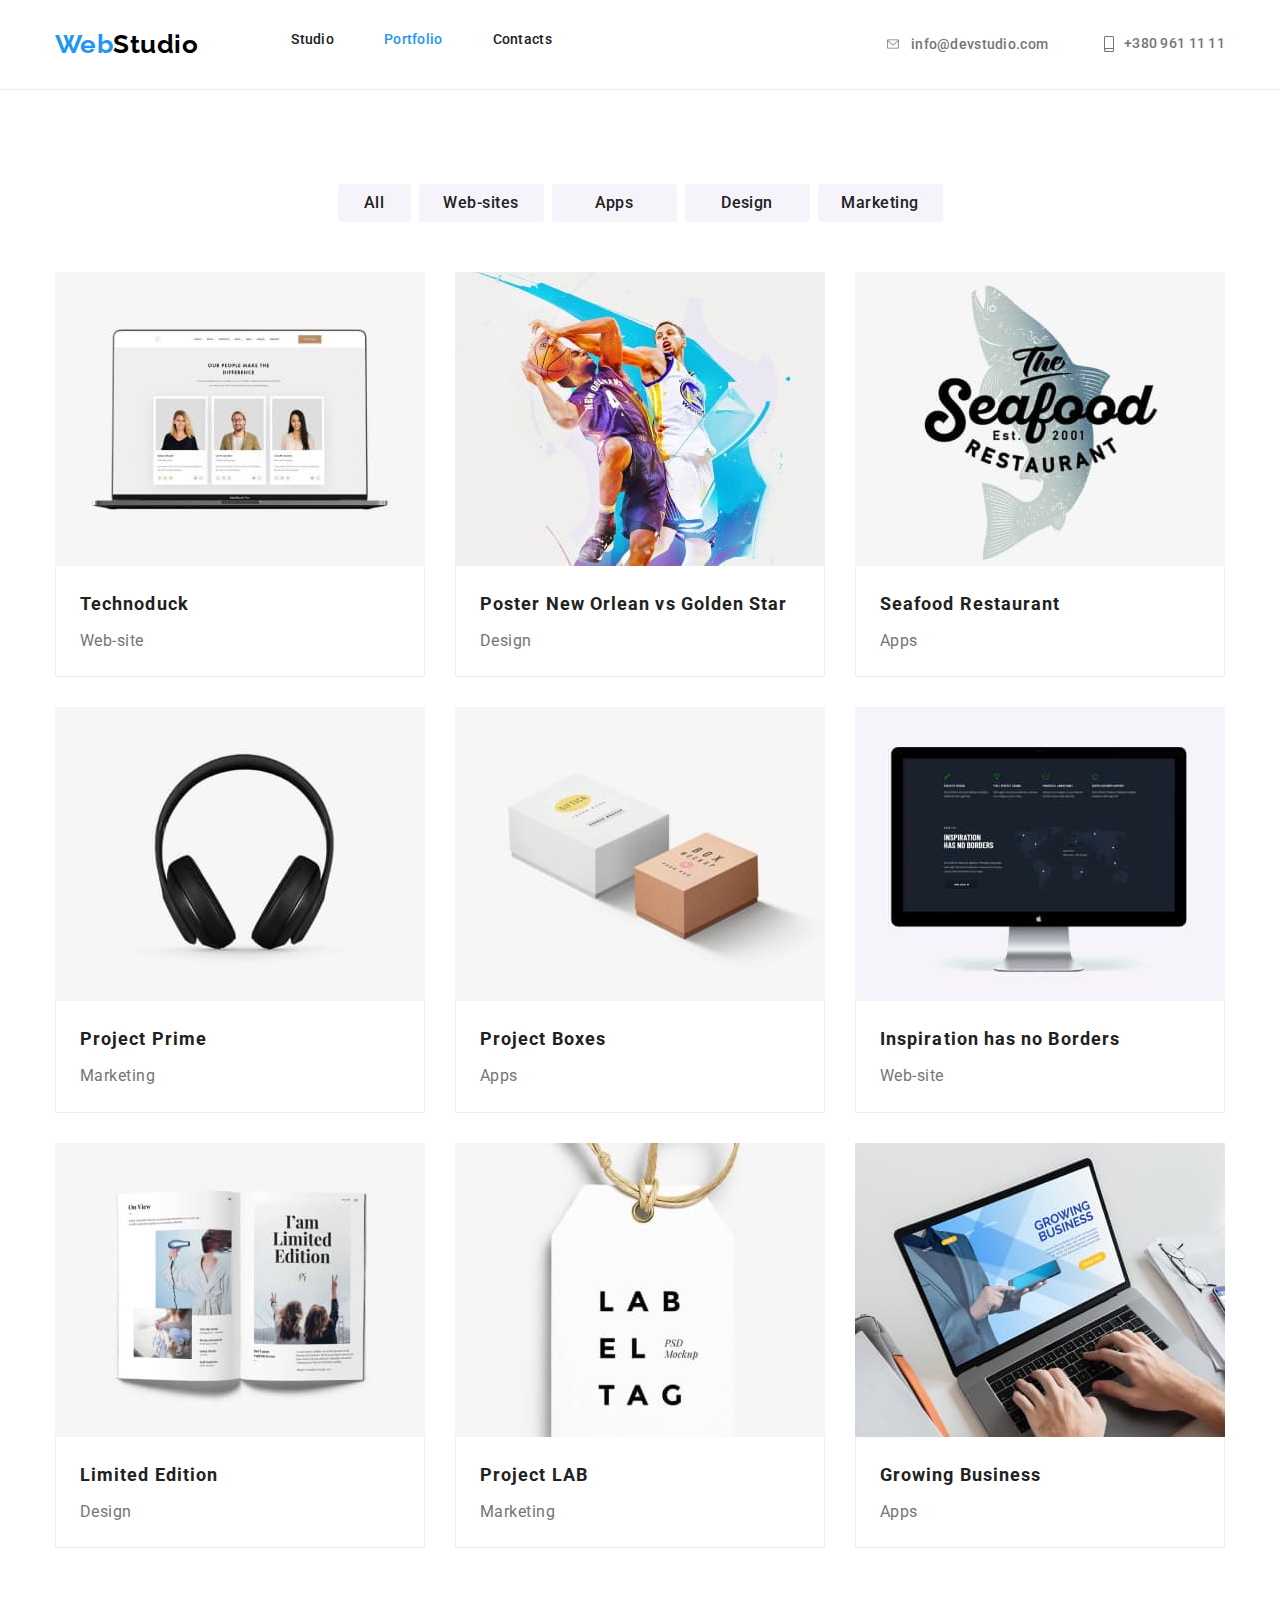
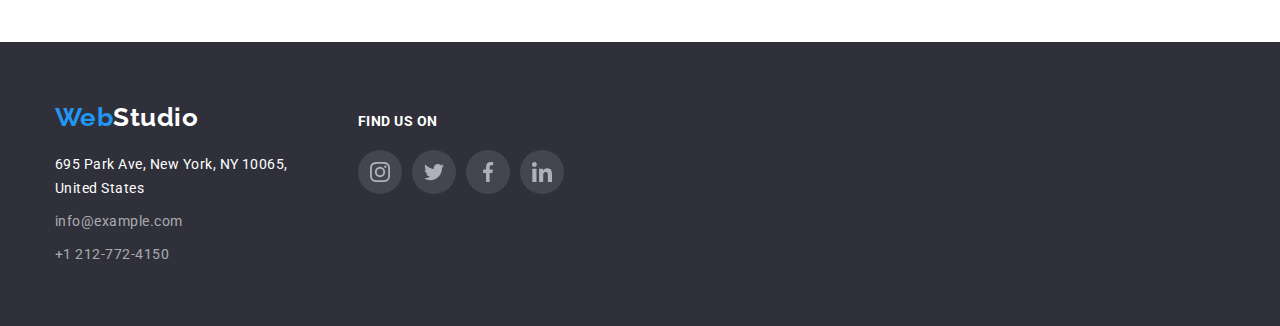
==== portfolio.html @ 0991867a "Initial copy" ====
<!DOCTYPE html>
<html lang="en">
  <head>
    <meta charset="UTF-8" />
    <meta http-equiv="X-UA-Compatible" content="IE=edge" />
    <meta name="viewport" content="width=device-width, initial-scale=1.0" />
    <title>WebStudio Portfolio</title>
    <link rel="preconnect" href="https://fonts.googleapis.com" />
    <link rel="preconnect" href="https://fonts.gstatic.com" crossorigin />
    <link
      href="https://fonts.googleapis.com/css2?family=Raleway:wght@700&family=Roboto:wght@400;500;700;900&display=swap"
      rel="stylesheet"
    />
    <link
      rel="stylesheet"
      href="https://cdnjs.cloudflare.com/ajax/libs/modern-normalize/1.1.0/modern-normalize.min.css"
    />
    <link rel="stylesheet" href="./css/styles.css" />
  </head>
  <body>
    <!-- Header Section -->
    <header class="page-header">
      <div class="container header">
        <nav class="main-nav">
          <a href="./index.html" class="logo nodecor">Web<span class="logo-header">Studio</span></a>
          <ul class="site-nav nolist">
            <li class="item"><a class="link nodecor" href="./index.html">Studio</a></li>
            <li class="item">
              <a class="link current nodecor" href="./portfolio.html">Portfolio</a>
            </li>
            <li class="item"><a class="link nodecor" href="">Contacts</a></li>
          </ul>
        </nav>

        <ul class="site-nav-contacts nolist">
          <li class="item">
            <a class="header-contacts nodecor" href="mailto:info@devstudio.com"
              ><svg class="header-icon" width="16" height="12">
                <use href="./images/icons.svg#icon-envelope"></use></svg
              >info@devstudio.com</a
            >
          </li>
          <li class="item">
            <a class="header-contacts nodecor" href="tel:+380961111111"
              ><svg class="header-icon" width="16" height="16">
                <use href="./images/icons.svg#icon-smartphone"></use></svg
              >+380 961 11 11</a
            >
          </li>
        </ul>
      </div>
    </header>

    <!-- Main section -->
    <main>
      <section class="section">
        <div class="container">
          <h1 hidden>List of items in portfolio</h1>
          <ul class="radio nolist">
            <li class="item"><button class="button all" type="button">All</button></li>
            <li class="item"><button class="button idle" type="button">Web-sites</button></li>
            <li class="item"><button class="button idle" type="button">Apps</button></li>
            <li class="item"><button class="button idle" type="button">Design</button></li>
            <li class="item"><button class="button idle" type="button">Marketing</button></li>
          </ul>
          <!-- List of items with filter -->
          <ul class="portfolio nolist">
            <li class="item">
              <a class="portfolio-item-link nodecor" href="">
                <img
                  src="./images/portfolio/technoduck.jpg"
                  alt="Laptop with people's photos"
                  width="370"
                  height="294"
                />
                <div class="item-description">
                  <h2 class="items-title">Technoduck</h2>
                  <p class="items-filter">Web-site</p>
                </div>
              </a>
            </li>
            <li class="item">
              <a class="portfolio-item-link nodecor" href="">
                <img
                  src="./images/portfolio/poster-new-orlean-vs-golden-star.jpg"
                  alt="Two basketball players"
                  width="370"
                  height="294"
                />
                <div class="item-description">
                  <h2 class="items-title">Poster New Orlean vs Golden Star</h2>
                  <p class="items-filter">Design</p>
                </div>
              </a>
            </li>
            <li class="item">
              <a class="portfolio-item-link nodecor" href="">
                <img
                  src="./images/portfolio/seafood-restaurant.jpg"
                  alt="The logo of the restorant with fish in the background"
                  width="370"
                  height="294"
                />
                <div class="item-description">
                  <h2 class="items-title">Seafood Restaurant</h2>
                  <p class="items-filter">Apps</p>
                </div>
              </a>
            </li>
            <li class="item">
              <a class="portfolio-item-link nodecor" href="">
                <img
                  src="./images/portfolio/project-prime.jpg"
                  alt="Headphones"
                  width="370"
                  height="294"
                />
                <div class="item-description">
                  <h2 class="items-title">Project Prime</h2>
                  <p class="items-filter">Marketing</p>
                </div>
              </a>
            </li>
            <li class="item">
              <a class="portfolio-item-link nodecor" href="">
                <img
                  src="./images/portfolio/project-boxes.jpg"
                  alt="Two boxes of different sizes"
                  width="370"
                  height="294"
                />
                <div class="item-description">
                  <h2 class="items-title">Project Boxes</h2>
                  <p class="items-filter">Apps</p>
                </div>
              </a>
            </li>
            <li class="item">
              <a class="portfolio-item-link nodecor" href="">
                <img
                  src="./images/portfolio/inspiration-has-no-borders.jpg"
                  alt="Personal computer"
                  width="370"
                  height="294"
                />
                <div class="item-description">
                  <h2 class="items-title">Inspiration has no Borders</h2>
                  <p class="items-filter">Web-site</p>
                </div>
              </a>
            </li>
            <li class="item">
              <a class="portfolio-item-link nodecor" href="">
                <img
                  src="./images/portfolio/limited-edition.jpg"
                  alt="Openned book"
                  width="370"
                  height="294"
                />
                <div class="item-description">
                  <h2 class="items-title">Limited Edition</h2>
                  <p class="items-filter">Design</p>
                </div>
              </a>
            </li>
            <li class="item">
              <a class="portfolio-item-link nodecor" href="">
                <img
                  src="./images/portfolio/project-lab.jpg"
                  alt="White tag on a string"
                  width="370"
                  height="294"
                />
                <div class="item-description">
                  <h2 class="items-title">Project LAB</h2>
                  <p class="items-filter">Marketing</p>
                </div>
              </a>
            </li>
            <li class="item">
              <a class="portfolio-item-link nodecor" href="">
                <img
                  src="./images/portfolio/growing-business.jpg"
                  alt="Person is typing something on a laptop"
                  width="370"
                  height="294"
                />
                <div class="item-description">
                  <h2 class="items-title">Growing Business</h2>
                  <p class="items-filter">Apps</p>
                </div>
              </a>
            </li>
          </ul>
        </div>
      </section>
    </main>
    <!-- Footer Section -->
    <footer class="footer">
      <div class="container footer-main">
        <div class="footer-address">
          <a class="logo logo-footer nodecor" href="./index.html"
            >Web<span class="logo-spn">Studio</span></a
          >
          <address>
            <ul class="nolist">
              <li>
                <a
                  class="footer-location nodecor"
                  href="https://goo.gl/maps/E1iEUMU5giMTUFDc8"
                  target="_blank"
                  >695 Park Ave, New York, NY 10065, United States
                </a>
              </li>
              <li>
                <a class="footer-contacts nodecor" href="mailto:info@example.com"
                  >info@example.com</a
                >
              </li>
              <li>
                <a class="footer-contacts nodecor" href="tel:+12127724150">+1 212-772-4150</a>
              </li>
            </ul>
          </address>
        </div>

        <div class="find-us">
          <h3 class="find-us-title">Find us on</h3>
          <ul class="social-footer">
            <li>
              <a class="social-link-footer nodecor" href="" aria-label="Instagram Icon">
                <span class="visually-hidden">Link to Instagram</span>
                <svg class="social-icon-footer" width="20px" height="20px">
                  <use href="./images/icons.svg#icon-instagram"></use></svg
              ></a>
            </li>
            <li>
              <a class="social-link-footer nodecor" href="" aria-label="Twitter Icon">
                <span class="visually-hidden">Link to Twitter</span>
                <svg class="social-icon-footer" width="20px" height="20px">
                  <use href="./images/icons.svg#icon-twitter"></use>
                </svg>
              </a>
            </li>
            <li>
              <a class="social-link-footer nodecor" href="" aria-label="Facebook Icon">
                <span class="visually-hidden">Link to Facebook</span>
                <svg class="social-icon-footer" width="20px" height="20px">
                  <use href="./images/icons.svg#icon-facebook"></use>
                </svg>
              </a>
            </li>
            <li>
              <a class="social-link-footer nodecor" href="" aria-label="LinkedIn Icon">
                <span class="visually-hidden">Link to LinkedIn</span>
                <svg class="social-icon-footer" width="20px" height="20px">
                  <use href="./images/icons.svg#icon-linkedin"></use></svg
              ></a>
            </li>
          </ul>
        </div>
      </div>
    </footer>
  </body>
</html>
---- css/styles.css ----
/* Variables */
:root {
  --brand-color: #2196f3;
  --bg-color-dark: #2f303a;
  --bg-color-light: #f5f4fa;
  --text-primary: #757575;
  --text-secondary: #212121;
  --accent-color: #ffffff;
  --footer-contacts-color: rgba(255, 255, 255, 0.6);
  --footer-social-color: rgba(255, 255, 255, 0.1);
  --logo-header-color: #000000;
  --border-bottom-color: #ececec;
  --item-border-color: #eeeeee;
  --customers-thumb-color: #afb1b8;
}

html {
  box-sizing: border-box;
}

*,
*::before,
*::after {
  box-sizing: inherit;
}

body {
  margin: 0;

  font-family: 'Roboto', sans-serif;
  letter-spacing: 0.03em;

  background-color: var(--accent-color);
  color: var(--text-primary);
}

/* General Geometry */

.container {
  width: 1200px;
  padding-left: 15px;
  padding-right: 15px;
  margin-left: auto;
  margin-right: auto;

  /* outline: 2px solid tomato; */
}

h1,
h2,
h3,
h4,
h5,
h6,
p,
ul {
  margin-top: 0;
  margin-bottom: 0;
  padding: 0;
}

img {
  display: block;
  max-width: 100%;
  height: auto;
}

/*Singletones and Patterns*/

.nolist {
  list-style: none;
  padding: 0;
  margin: 0;
}

.nolist li {
  margin-bottom: 9px;
}

.nolist li:last-child {
  margin-bottom: 0px;
}

.site-nav-contacts .item {
  margin-bottom: 0px;
}

.nolist a {
  margin: 0;
}

.nodecor {
  text-decoration: none;
}

.visually-hidden {
  position: absolute;
  white-space: nowrap;
  width: 1px;
  height: 1px;
  overflow: hidden;
  border: 0;
  padding: 0;
  clip: rect(0 0 0 0);
  clip-path: inset(50%);
  margin: -1px;
}

/* Buttons */

.button {
  display: inline-block;
  border-radius: 4px;
  border-color: transparent;
  border-width: 0;

  font-family: inherit;
  cursor: pointer;
  font-weight: 500;
  font-size: 16px;
  line-height: 1.6;
  text-align: center;
  letter-spacing: inherit;
}

.button.hero {
  padding: 10px 32px;
  min-width: 216px;
  min-height: 50px;

  font-weight: 700;
  font-size: 16px;
  line-height: 1.88;
  align-items: center;
  text-align: center;
  letter-spacing: 0.06em;

  background-color: var(--brand-color);
  color: var(--accent-color);
}

/* For the first button that selects all items */
.button.all {
  padding: 6px 25px;
  min-width: 73px;
  min-height: 38px;

  background-color: var(--bg-color-light);
  color: var(--text-secondary);
}

.button.idle {
  padding: 6px 22px;
  min-width: 125px;
  min-height: 38px;

  background-color: var(--bg-color-light);
  color: var(--text-secondary);
}

.button:hover,
.button:focus,
.button:active {
  background-color: var(--brand-color);
  color: var(--accent-color);
}

/* HEADER */
.page-header > .container {
  display: flex;
}
.logo {
  font-family: 'Raleway', sans-serif;
  font-weight: 700;
  font-size: 26px;
  line-height: 1.2;

  color: var(--brand-color);
}
.logo-header {
  color: var(--logo-header-color);
}

/* Site navigation */
.main-nav {
  display: flex;
  align-items: center;
}

.site-nav {
  display: flex;
  margin-left: 93px;

  font-weight: 500;
  font-size: 14px;
  line-height: 1.14;
  letter-spacing: 0.02em;
}

.site-nav .item:not(:last-child) {
  margin-right: 50px;
}

.site-nav a:hover,
.site-nav a:focus,
.header-contacts:hover,
.header-contacts:focus {
  color: var(--brand-color);
}
.header-icon:hover,
.header-icon:focus {
  fill: var(--brand-color);
}

.link {
  display: block;
  padding-top: 32px;
  padding-bottom: 32px;

  color: var(--text-secondary);
}

.site-nav .link.current {
  color: var(--brand-color);
}

/* Header Contacts */

.site-nav-contacts {
  display: flex;
  align-items: center;
  margin-left: auto;
}

.site-nav-contacts .item + .item {
  margin-left: 50px;
}

.header-contacts {
  display: flex;
  align-items: center;
  padding-top: 32px;
  padding-bottom: 32px;

  font-weight: 500;
  font-size: 14px;
  line-height: 1.14;
  letter-spacing: 0.02em;

  color: inherit;
}

.container.header {
  margin-bottom: 0px;
}

.page-header {
  border-bottom: 1px solid var(--border-bottom-color);
}

.header-icon {
  margin-right: 10px;
  fill: currentColor;
}

/* HEADER end */

/* STUDIO PAGE MAIN */

.section {
  padding-top: 94px;
  padding-bottom: 94px;
}

.section.no-top-padding {
  padding-top: 0px;
}

/* Hero section */

.hero {
  background-color: var(--bg-color-dark);
  text-align: center;
  padding-top: 200px;
  padding-bottom: 200px;
}

.overlay {
  max-width: 1600px;
  min-height: 600px;
  margin-left: auto;
  margin-right: auto;
  outline: 2px solid teal;
  background-image: linear-gradient(to right, rgba(47, 48, 58, 0.4), rgba(47, 48, 58, 0.4)),
    url('../images/studio/hero-bg.jpg');
  background-repeat: no-repeat;
  background-position: center;
  background-size: cover;
}

.hero-title {
  margin-top: 0;
  /* margin for the hero button */
  margin-bottom: 30px;
  width: 696px;
  margin-left: auto;
  margin-right: auto;

  font-weight: 900;
  font-size: 44px;
  line-height: 1.36;
  letter-spacing: 0.06em;
  text-transform: uppercase;

  color: var(--accent-color);
}

/* Advantages section */
.adv {
  display: flex;
}

.advantages-thumb {
  display: flex;
  align-items: center;
  justify-content: center;
  width: 270px;
  height: 120px;
  margin-bottom: 30px;
  border-radius: 4px;
  background-color: var(--bg-color-light);
}

.advantages-thumb:hover {
  filter: drop-shadow(0px 4px 4px rgba(0, 0, 0, 0.25)) drop-shadow(0px 4px 4px rgba(0, 0, 0, 0.25));
}

.advantages-features {
  margin-bottom: 10px;

  font-weight: 700;
  font-size: 14px;
  line-height: 1.14;
  text-transform: uppercase;

  color: var(--text-secondary);
}

.advantages-text {
  font-size: 14px;
  line-height: 1.7;
}

.adv-item:not(:last-child) {
  margin-right: 30px;
}

/* We do section */
.wedo-title {
  margin-bottom: 50px;

  font-weight: 700;
  font-size: 36px;
  line-height: 1.16;
  text-align: center;

  color: var(--text-secondary);
}

.wedo-list {
  display: flex;
}

.wedo-list .item:not(:last-child) {
  margin-right: 30px;
}

/* Team section */
.team {
  background-color: var(--bg-color-light);
  margin-bottom: 0px;
}

.team-list {
  display: flex;
}

.team-member:not(:last-child) {
  margin-right: 30px;
}

.team-member {
  background-color: var(--accent-color);
  border-radius: 0 0 4px 4px;
  margin-bottom: 0;
  box-shadow: 0px 1px 3px rgba(0, 0, 0, 0.12), 0px 1px 1px rgba(0, 0, 0, 0.14),
    0px 2px 1px rgba(0, 0, 0, 0.2);
}

.team-member-description {
  padding-top: 30px;
  text-align: center;
}

.team-title {
  margin-bottom: 50px;
  font-weight: 700;
  font-size: 36px;
  line-height: 1.16;
  text-align: center;

  color: var(--text-secondary);
}

.team-name {
  margin-bottom: 10px;

  font-weight: 500;
  font-size: 16px;
  line-height: 1.18;

  color: var(--text-secondary);
}

.team-role {
  font-weight: 400;
  font-size: 16px;
  line-height: 1.18;
}

.social {
  display: flex;
  align-items: center;
  justify-content: center;
  column-gap: 10px;

  padding: 0;
  margin: 0;
  list-style: none;
  margin: 16px 32px 30px 32px;
}

.social-link {
  display: flex;
  align-items: center;
  justify-content: center;

  width: 44px;
  height: 44px;
  border-radius: 50%;
  background-color: var(--accent-color);
  color: var(--customers-thumb-color);
}

.social-icon {
  fill: currentColor;
}

.social-link:hover,
.social-link:focus,
.social-link-footer:hover,
.social-link-footer:focus {
  background-color: var(--brand-color);
  color: var(--accent-color);
}

/* Regular Customers section */

.customers {
  background-color: var(--accent-color);
  margin-bottom: 0px;
}

.customers-title {
  margin-bottom: 50px;
  font-weight: 700;
  font-size: 36px;
  line-height: 1.16;
  text-align: center;

  color: var(--text-secondary);
}

.customers-list {
  display: flex;
  justify-content: center;
}

.customers-thumb {
  display: flex;
  align-items: center;
  justify-content: center;
  margin-bottom: 0;
  background-color: var(--accent-color);
  border: 1px solid;
  border-color: var(--customers-thumb-color);
  color: var(--customers-thumb-color);
  border-radius: 4px;

  width: 170px;
  height: 92px;
}

.customers-icon {
  fill: currentColor;
}

.customers-thumb:hover,
.customers-thumb:focus {
  color: var(--brand-color);
  border-color: var(--brand-color);
}

.customers-list .item:not(:last-child) {
  margin-right: 30px;
}

/* STUDIO PAGE MAIN end*/

/* PORTFOLIO PAGE */
.radio {
  display: flex;
  justify-content: center;

  margin-bottom: 50px;
}

.radio .item {
  margin-bottom: 0;
}

.radio .item:hover,
.radio .item:focus {
  box-shadow: 0px 3px 1px rgba(0, 0, 0, 0.1), 0px 1px 2px rgba(0, 0, 0, 0.08),
    0px 2px 2px rgba(0, 0, 0, 0.12);
  border-radius: 4px;
}

.radio .item:not(:last-child) {
  margin-right: 8px;
}

.portfolio {
  display: flex;
  flex-wrap: wrap;
}

.portfolio .item {
  width: calc((100% - 60px) / 3);
  margin-right: 30px;
  margin-bottom: 30px;
}

.portfolio-item-link {
  display: block;
}

.portfolio-item-link:hover,
.portfolio-item-link:focus {
  box-shadow: 0px 1px 1px rgba(0, 0, 0, 0.12), 0px 4px 4px rgba(0, 0, 0, 0.06),
    1px 4px 6px rgba(0, 0, 0, 0.16);
}

.portfolio .item:nth-child(3n) {
  margin-right: 0px;
}

.portfolio .item:nth-last-child(-n + 3) {
  margin-bottom: 0;
}

.item-description {
  padding-top: 20px;
  padding-bottom: 20px;
  padding-left: 24px;
  padding-right: 24px;
  text-align: left;

  border: 1px solid var(--item-border-color);
  border-top-width: 0px;
}

.items-title {
  margin-bottom: 4px;

  font-weight: 700;
  font-size: 18px;
  line-height: 2;
  letter-spacing: 0.06em;

  color: var(--text-secondary);
}
.items-filter {
  font-size: 16px;
  line-height: 1.9;

  color: var(--text-primary);
}
/* PORTFOLIO PAGE end */

/* Footer */

.logo-footer {
  display: inline-block;
  margin-bottom: 20px;
}
.logo-spn {
  color: var(--accent-color);
}

.footer {
  padding-top: 60px;
  padding-bottom: 60px;

  font-style: normal;

  background-color: var(--bg-color-dark);
}

.footer-main {
  display: flex;
  align-items: baseline;
}

.find-us-title {
  margin-bottom: 20px;

  font-weight: 700;
  font-size: 14px;
  line-height: 1.14;
  text-transform: uppercase;

  color: var(--accent-color);
}

.find-us {
  margin-left: 70px;
}

.social-footer {
  display: flex;
  align-items: center;
  justify-content: center;
  column-gap: 10px;

  padding: 0;
  margin: 0;
  list-style: none;
}

.social-link-footer {
  display: flex;
  align-items: center;
  justify-content: center;

  width: 44px;
  height: 44px;
  border-radius: 50%;
  background-color: var(--footer-social-color);
  color: var(--customers-thumb-color);
}

.social-icon-footer {
  fill: currentColor;
}

.footer-location {
  display: inline-block;
  margin-top: 10px;
  margin-bottom: 9px;
  width: 233px;

  font-size: 14px;
  font-style: normal;
  line-height: 1.7;

  color: var(--accent-color);
}
.footer-contacts {
  display: inline-block;
  margin-bottom: 9px;

  font-size: 14px;
  font-style: normal;
  line-height: 1.7;

  color: var(--footer-contacts-color);
}

.footer-location:hover,
.footer-location:focus,
.footer-contacts:hover,
.footer-contacts:focus {
  color: var(--brand-color);
}
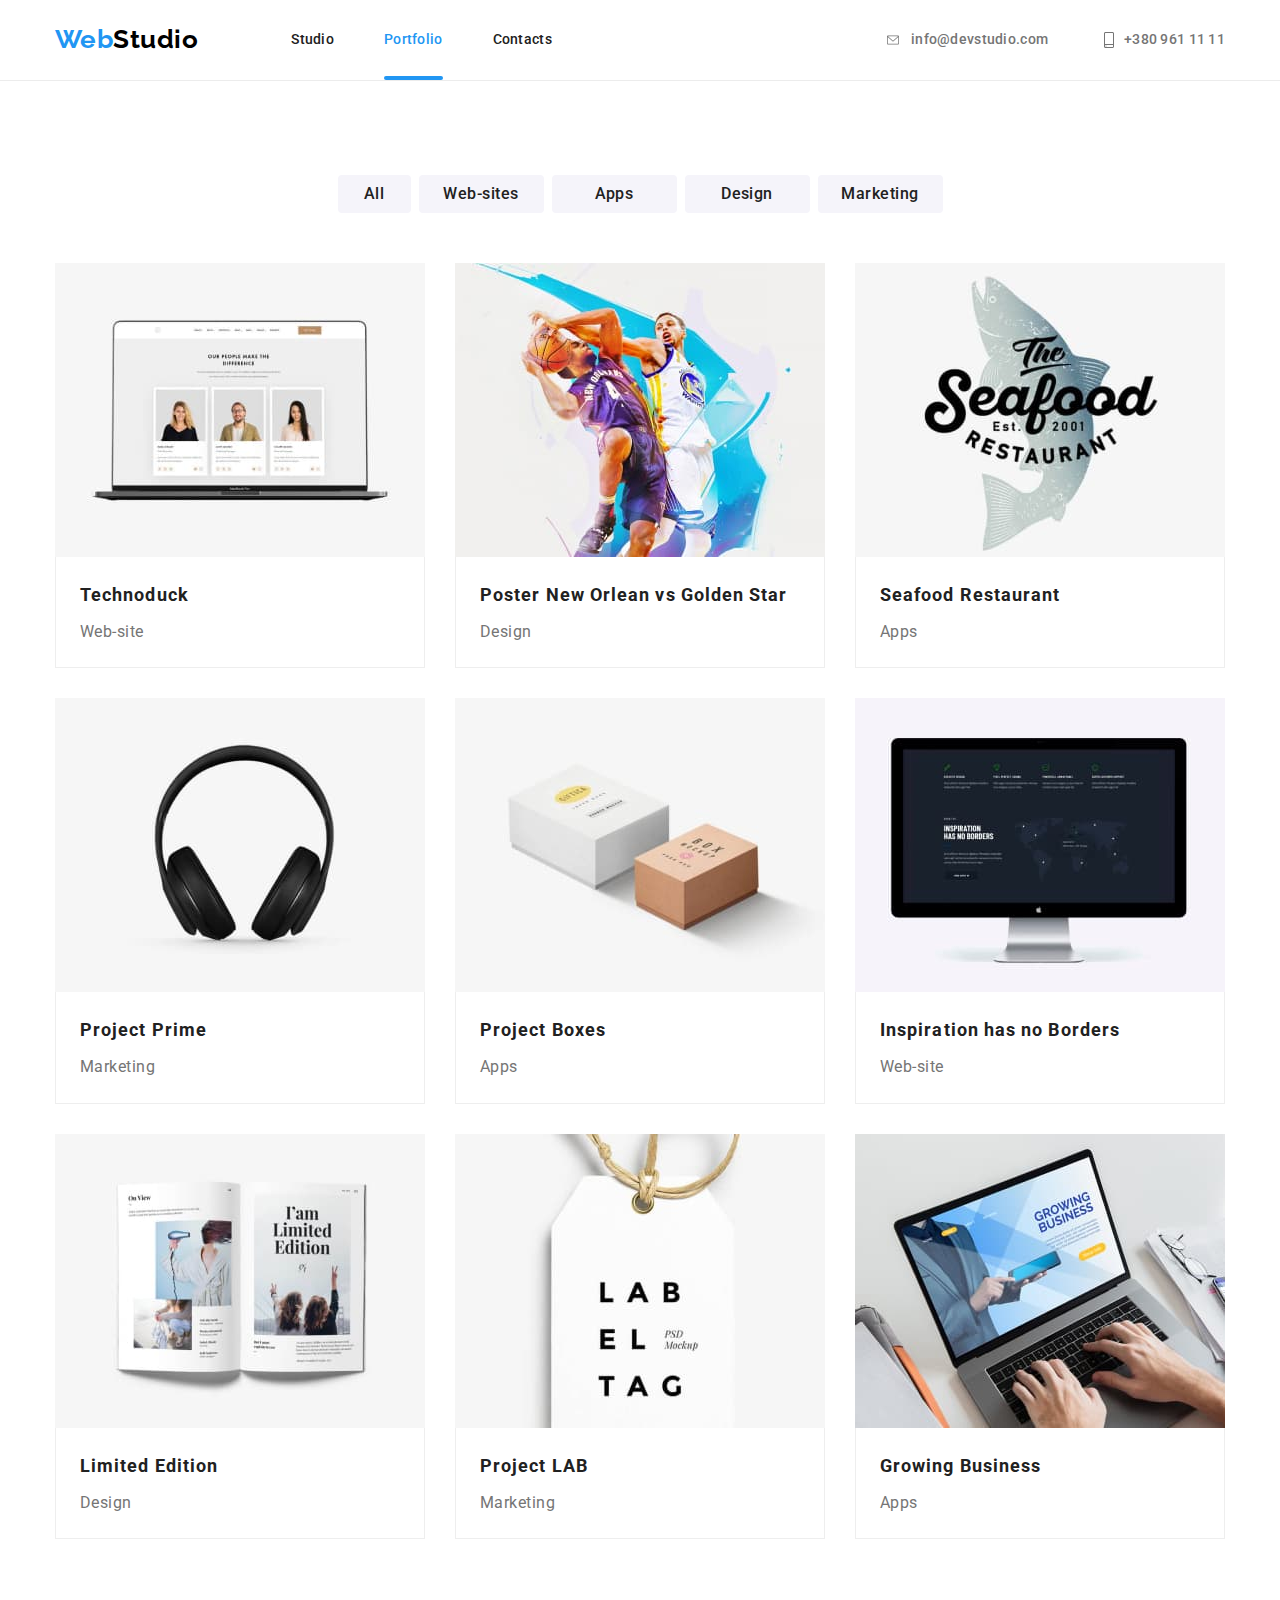
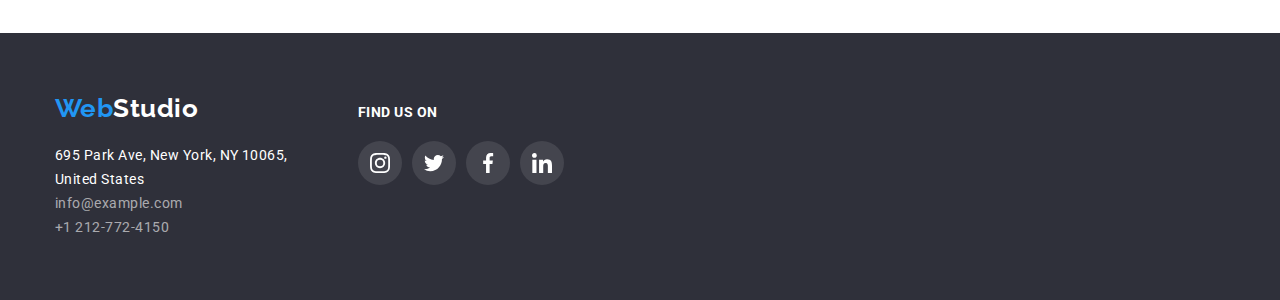
==== commit f68b1f04: "Changes from the previous homework" ====
--- a/portfolio.html
+++ b/portfolio.html
@@ -225,7 +225,7 @@
         </div>
 
         <div class="find-us">
-          <h3 class="find-us-title">Find us on</h3>
+          <p class="find-us-title">Find us on</p>
           <ul class="social-footer">
             <li>
               <a class="social-link-footer nodecor" href="" aria-label="Instagram Icon">
--- a/css/styles.css
+++ b/css/styles.css
@@ -73,9 +73,11 @@
   margin: 0;
 }
 
-.nolist li {
+/* TODO: Solve this - tel in the header moves */
+
+/* .nolist li {
   margin-bottom: 9px;
-}
+} */
 
 .nolist li:last-child {
   margin-bottom: 0px;
@@ -163,6 +165,7 @@
 .button:active {
   background-color: var(--brand-color);
   color: var(--accent-color);
+  box-shadow: 0px 4px 4px rgba(0, 0, 0, 0.15);
 }
 
 /* HEADER */
@@ -224,6 +227,23 @@
   color: var(--brand-color);
 }
 
+.site-nav > .item {
+  position: relative;
+}
+
+.current::after {
+  position: absolute;
+
+  bottom: 0;
+  left: 0;
+  content: '';
+  height: 4px;
+  width: 100%;
+
+  background-color: var(--brand-color);
+  border-radius: 2px;
+}
+
 /* Header Contacts */
 
 .site-nav-contacts {
@@ -287,10 +307,8 @@
 
 .overlay {
   max-width: 1600px;
-  min-height: 600px;
   margin-left: auto;
   margin-right: auto;
-  outline: 2px solid teal;
   background-image: linear-gradient(to right, rgba(47, 48, 58, 0.4), rgba(47, 48, 58, 0.4)),
     url('../images/studio/hero-bg.jpg');
   background-repeat: no-repeat;
@@ -371,8 +389,45 @@
   display: flex;
 }
 
+.wedo-list .item {
+  position: relative;
+}
+
 .wedo-list .item:not(:last-child) {
   margin-right: 30px;
+}
+
+/* .wedo-list > .item:hover .wedo-label {
+  display: block;
+} */
+
+/* TODO: resolve issue with li margin in more elegant way */
+
+/* .wedo-list .nolist {
+  margin-bottom: 0px;
+} */
+
+.wedo-label {
+  position: absolute;
+  left: 0;
+  bottom: 0;
+  width: 100%;
+
+  padding: 27px;
+  margin: 0;
+  min-height: 70px;
+  background-color: var(--bg-color-dark);
+  opacity: 0.8;
+
+  font-weight: 700;
+  font-size: 14px;
+  line-height: 1.14;
+  text-align: center;
+  text-transform: uppercase;
+
+  color: var(--accent-color);
+
+  /* display: none; */
 }
 
 /* Team section */
@@ -398,7 +453,9 @@
 }
 
 .team-member-description {
+  margin: 0;
   padding-top: 30px;
+  padding-bottom: 16px;
   text-align: center;
 }
 
@@ -435,9 +492,8 @@
   column-gap: 10px;
 
   padding: 0;
-  margin: 0;
   list-style: none;
-  margin: 16px 32px 30px 32px;
+  margin-bottom: 32px;
 }
 
 .social-link {
@@ -657,7 +713,7 @@
   height: 44px;
   border-radius: 50%;
   background-color: var(--footer-social-color);
-  color: var(--customers-thumb-color);
+  color: var(--accent-color);
 }
 
 .social-icon-footer {
@@ -693,3 +749,108 @@
 .footer-contacts:focus {
   color: var(--brand-color);
 }
+
+/* Modal window */
+.backdrop {
+  position: fixed;
+  top: 0;
+  left: 0;
+
+  /* z-index: 100; */
+
+  width: 100%;
+  height: 100%;
+  background-color: rgba(0, 0, 0, 0.2);
+  border: 1px solid #000000;
+  box-shadow: 0px 4px 4px rgba(0, 0, 0, 0.25);
+}
+
+.backdrop.is-hidden {
+  visibility: hidden;
+  opacity: 0;
+  pointer-events: none;
+}
+
+/* TODO: change position */
+.modal {
+  position: absolute;
+  top: 50%;
+  left: 50%;
+  transform: translate(-50%, -50%);
+  transition: transform 250ms cubic-bezier(0.4, 0, 0.2, 1);
+  /* transform: scaleX(100%); */
+  /* transition: scale opacity; */
+
+  min-width: 528px;
+  min-height: 581px;
+  /* padding: 20px; */
+
+  background-color: var(--accent-color);
+  border-radius: 4px;
+  border: 1px solid #000000;
+  box-shadow: 0px 1px 3px rgba(0, 0, 0, 0.12), 0px 1px 1px rgba(0, 0, 0, 0.14),
+    0px 2px 1px rgba(0, 0, 0, 0.2);
+  /* filter: drop-shadow(0px 4px 4px rgba(0, 0, 0, 0.25)); */
+}
+
+.button-modal-close {
+  position: absolute;
+  top: 8px;
+  right: 8px;
+  padding: 0;
+
+  display: flex;
+  align-items: center;
+  border-radius: 50%;
+  justify-content: center;
+  background-color: inherit;
+  border: 1px solid rgba(0, 0, 0, 0.1);
+
+  font-family: inherit;
+  cursor: pointer;
+  font-weight: 500;
+  font-size: 16px;
+  line-height: 1.6;
+  text-align: center;
+  letter-spacing: inherit;
+}
+
+/* USE FOR PORTFOLIO */
+
+/*  
+.wedo-list > .item:hover .wedo-label {
+  display: block;
+}
+
+
+
+/* .wedo-list .nolist {
+  margin-bottom: 0px;
+} 
+
+.wedo-label {
+  position: absolute;
+  left: 0;
+  bottom: 0;
+  width: 100%;
+
+  padding: 27px;
+  margin: 0;
+  min-height: 70px;
+  background-color: var(--bg-color-dark);
+  opacity: 0.8;
+
+  font-weight: 700;
+  font-size: 14px;
+  line-height: 1.14;
+  text-align: center;
+  text-transform: uppercase;
+
+  color: var(--accent-color);
+
+  display: none;
+
+  /* opacity: 0; */
+/* pointer-events: none; *
+}
+*/
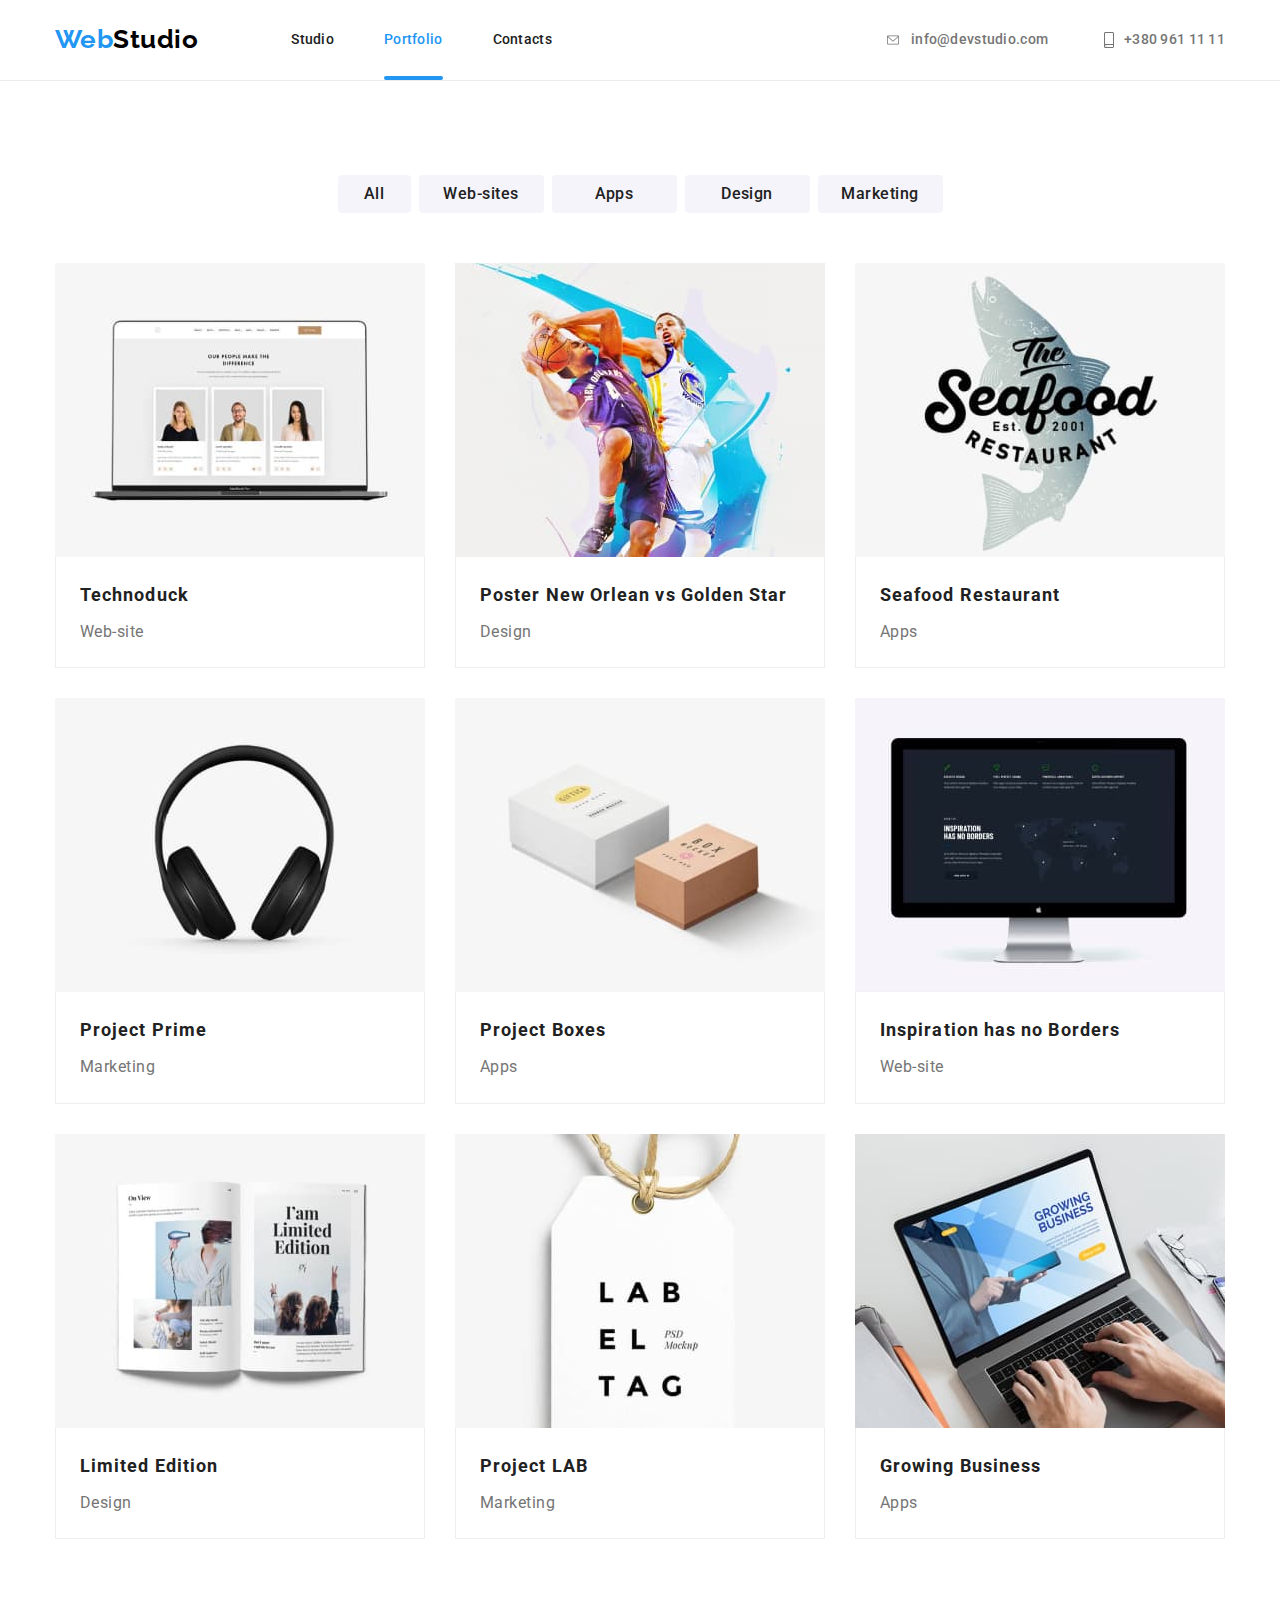
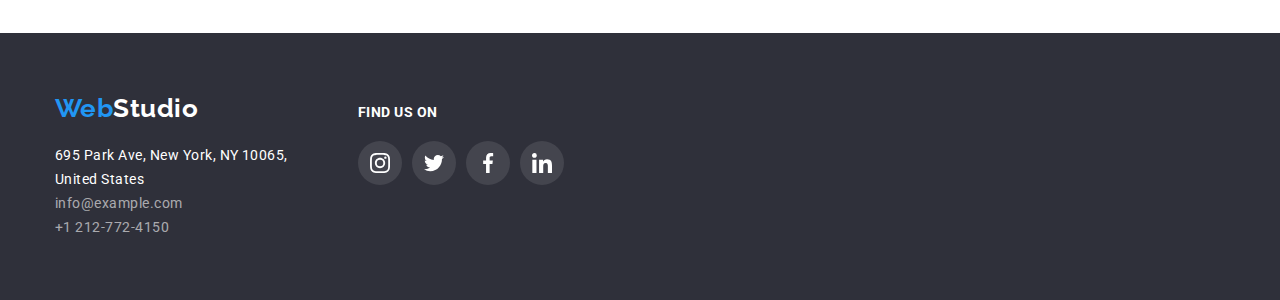
==== commit ded3c2bf: "Transitions" ====
--- a/portfolio.html
+++ b/portfolio.html
@@ -67,12 +67,21 @@
           <ul class="portfolio nolist">
             <li class="item">
               <a class="portfolio-item-link nodecor" href="">
-                <img
-                  src="./images/portfolio/technoduck.jpg"
-                  alt="Laptop with people's photos"
-                  width="370"
-                  height="294"
-                />
+                <div class="portfolio-overlay">
+                  <img
+                    src="./images/portfolio/technoduck.jpg"
+                    alt="Laptop with people's photos"
+                    width="370"
+                    height="294"
+                  />
+                  <div class="portfolio-label">
+                    <p class="portfolio-label-text">
+                      Technoduck is a state-of-the-art coronavirus distribution platform. Companies
+                      use this platform for digital espionage and attacks on competitors' secure
+                      servers.
+                    </p>
+                  </div>
+                </div>
                 <div class="item-description">
                   <h2 class="items-title">Technoduck</h2>
                   <p class="items-filter">Web-site</p>
@@ -81,12 +90,21 @@
             </li>
             <li class="item">
               <a class="portfolio-item-link nodecor" href="">
-                <img
-                  src="./images/portfolio/poster-new-orlean-vs-golden-star.jpg"
-                  alt="Two basketball players"
-                  width="370"
-                  height="294"
-                />
+                <div class="portfolio-overlay">
+                  <img
+                    src="./images/portfolio/poster-new-orlean-vs-golden-star.jpg"
+                    alt="Two basketball players"
+                    width="370"
+                    height="294"
+                  />
+                  <div class="portfolio-label">
+                    <p class="portfolio-label-text">
+                      Technoduck is a state-of-the-art coronavirus distribution platform. Companies
+                      use this platform for digital espionage and attacks on competitors' secure
+                      servers.
+                    </p>
+                  </div>
+                </div>
                 <div class="item-description">
                   <h2 class="items-title">Poster New Orlean vs Golden Star</h2>
                   <p class="items-filter">Design</p>
@@ -95,12 +113,21 @@
             </li>
             <li class="item">
               <a class="portfolio-item-link nodecor" href="">
-                <img
-                  src="./images/portfolio/seafood-restaurant.jpg"
-                  alt="The logo of the restorant with fish in the background"
-                  width="370"
-                  height="294"
-                />
+                <div class="portfolio-overlay">
+                  <img
+                    src="./images/portfolio/seafood-restaurant.jpg"
+                    alt="The logo of the restorant with fish in the background"
+                    width="370"
+                    height="294"
+                  />
+                  <div class="portfolio-label">
+                    <p class="portfolio-label-text">
+                      Technoduck is a state-of-the-art coronavirus distribution platform. Companies
+                      use this platform for digital espionage and attacks on competitors' secure
+                      servers.
+                    </p>
+                  </div>
+                </div>
                 <div class="item-description">
                   <h2 class="items-title">Seafood Restaurant</h2>
                   <p class="items-filter">Apps</p>
@@ -109,12 +136,21 @@
             </li>
             <li class="item">
               <a class="portfolio-item-link nodecor" href="">
-                <img
-                  src="./images/portfolio/project-prime.jpg"
-                  alt="Headphones"
-                  width="370"
-                  height="294"
-                />
+                <div class="portfolio-overlay">
+                  <img
+                    src="./images/portfolio/project-prime.jpg"
+                    alt="Headphones"
+                    width="370"
+                    height="294"
+                  />
+                  <div class="portfolio-label">
+                    <p class="portfolio-label-text">
+                      Technoduck is a state-of-the-art coronavirus distribution platform. Companies
+                      use this platform for digital espionage and attacks on competitors' secure
+                      servers.
+                    </p>
+                  </div>
+                </div>
                 <div class="item-description">
                   <h2 class="items-title">Project Prime</h2>
                   <p class="items-filter">Marketing</p>
@@ -123,12 +159,21 @@
             </li>
             <li class="item">
               <a class="portfolio-item-link nodecor" href="">
-                <img
-                  src="./images/portfolio/project-boxes.jpg"
-                  alt="Two boxes of different sizes"
-                  width="370"
-                  height="294"
-                />
+                <div class="portfolio-overlay">
+                  <img
+                    src="./images/portfolio/project-boxes.jpg"
+                    alt="Two boxes of different sizes"
+                    width="370"
+                    height="294"
+                  />
+                  <div class="portfolio-label">
+                    <p class="portfolio-label-text">
+                      Technoduck is a state-of-the-art coronavirus distribution platform. Companies
+                      use this platform for digital espionage and attacks on competitors' secure
+                      servers.
+                    </p>
+                  </div>
+                </div>
                 <div class="item-description">
                   <h2 class="items-title">Project Boxes</h2>
                   <p class="items-filter">Apps</p>
@@ -137,12 +182,21 @@
             </li>
             <li class="item">
               <a class="portfolio-item-link nodecor" href="">
-                <img
-                  src="./images/portfolio/inspiration-has-no-borders.jpg"
-                  alt="Personal computer"
-                  width="370"
-                  height="294"
-                />
+                <div class="portfolio-overlay">
+                  <img
+                    src="./images/portfolio/inspiration-has-no-borders.jpg"
+                    alt="Personal computer"
+                    width="370"
+                    height="294"
+                  />
+                  <div class="portfolio-label">
+                    <p class="portfolio-label-text">
+                      Technoduck is a state-of-the-art coronavirus distribution platform. Companies
+                      use this platform for digital espionage and attacks on competitors' secure
+                      servers.
+                    </p>
+                  </div>
+                </div>
                 <div class="item-description">
                   <h2 class="items-title">Inspiration has no Borders</h2>
                   <p class="items-filter">Web-site</p>
@@ -151,12 +205,21 @@
             </li>
             <li class="item">
               <a class="portfolio-item-link nodecor" href="">
-                <img
-                  src="./images/portfolio/limited-edition.jpg"
-                  alt="Openned book"
-                  width="370"
-                  height="294"
-                />
+                <div class="portfolio-overlay">
+                  <img
+                    src="./images/portfolio/limited-edition.jpg"
+                    alt="Opened book"
+                    width="370"
+                    height="294"
+                  />
+                  <div class="portfolio-label">
+                    <p class="portfolio-label-text">
+                      Technoduck is a state-of-the-art coronavirus distribution platform. Companies
+                      use this platform for digital espionage and attacks on competitors' secure
+                      servers.
+                    </p>
+                  </div>
+                </div>
                 <div class="item-description">
                   <h2 class="items-title">Limited Edition</h2>
                   <p class="items-filter">Design</p>
@@ -165,12 +228,21 @@
             </li>
             <li class="item">
               <a class="portfolio-item-link nodecor" href="">
-                <img
-                  src="./images/portfolio/project-lab.jpg"
-                  alt="White tag on a string"
-                  width="370"
-                  height="294"
-                />
+                <div class="portfolio-overlay">
+                  <img
+                    src="./images/portfolio/project-lab.jpg"
+                    alt="White tag on a string"
+                    width="370"
+                    height="294"
+                  />
+                  <div class="portfolio-label">
+                    <p class="portfolio-label-text">
+                      Technoduck is a state-of-the-art coronavirus distribution platform. Companies
+                      use this platform for digital espionage and attacks on competitors' secure
+                      servers.
+                    </p>
+                  </div>
+                </div>
                 <div class="item-description">
                   <h2 class="items-title">Project LAB</h2>
                   <p class="items-filter">Marketing</p>
@@ -179,12 +251,21 @@
             </li>
             <li class="item">
               <a class="portfolio-item-link nodecor" href="">
-                <img
-                  src="./images/portfolio/growing-business.jpg"
-                  alt="Person is typing something on a laptop"
-                  width="370"
-                  height="294"
-                />
+                <div class="portfolio-overlay">
+                  <img
+                    src="./images/portfolio/growing-business.jpg"
+                    alt="Person is typing something on a laptop"
+                    width="370"
+                    height="294"
+                  />
+                  <div class="portfolio-label">
+                    <p class="portfolio-label-text">
+                      Technoduck is a state-of-the-art coronavirus distribution platform. Companies
+                      use this platform for digital espionage and attacks on competitors' secure
+                      servers.
+                    </p>
+                  </div>
+                </div>
                 <div class="item-description">
                   <h2 class="items-title">Growing Business</h2>
                   <p class="items-filter">Apps</p>
--- a/css/styles.css
+++ b/css/styles.css
@@ -73,12 +73,6 @@
   margin: 0;
 }
 
-/* TODO: Solve this - tel in the header moves */
-
-/* .nolist li {
-  margin-bottom: 9px;
-} */
-
 .nolist li:last-child {
   margin-bottom: 0px;
 }
@@ -111,6 +105,9 @@
 /* Buttons */
 
 .button {
+  transition: background-color 250ms cubic-bezier(0.4, 0, 0.2, 1),
+    color 250ms cubic-bezier(0.4, 0, 0.2, 1), box-shadow 250ms cubic-bezier(0.4, 0, 0.2, 1);
+
   display: inline-block;
   border-radius: 4px;
   border-color: transparent;
@@ -204,15 +201,30 @@
   margin-right: 50px;
 }
 
+.site-nav a,
+.site-nav a,
+.header-contacts,
+.header-contacts {
+  transition: color 250ms cubic-bezier(0.4, 0, 0.2, 1);
+}
+
 .site-nav a:hover,
 .site-nav a:focus,
 .header-contacts:hover,
 .header-contacts:focus {
   color: var(--brand-color);
-}
+  /* transition: color 250ms cubic-bezier(0.4, 0, 0.2, 1); */
+}
+
+.header-icon {
+  transition: color 250ms cubic-bezier(0.4, 0, 0.2, 1);
+}
+
 .header-icon:hover,
 .header-icon:focus {
-  fill: var(--brand-color);
+  color: var(--brand-color);
+
+  /* transition: color 2500ms cubic-bezier(0.4, 0, 0.2, 1); */
 }
 
 .link {
@@ -347,10 +359,12 @@
   margin-bottom: 30px;
   border-radius: 4px;
   background-color: var(--bg-color-light);
+
+  transition: box-shadow 250ms cubic-bezier(0.4, 0, 0.2, 1);
 }
 
 .advantages-thumb:hover {
-  filter: drop-shadow(0px 4px 4px rgba(0, 0, 0, 0.25)) drop-shadow(0px 4px 4px rgba(0, 0, 0, 0.25));
+  box-shadow: 0px 4px 4px rgba(0, 0, 0, 0.25), 0px 4px 4px rgba(0, 0, 0, 0.25);
 }
 
 .advantages-features {
@@ -396,16 +410,6 @@
 .wedo-list .item:not(:last-child) {
   margin-right: 30px;
 }
-
-/* .wedo-list > .item:hover .wedo-label {
-  display: block;
-} */
-
-/* TODO: resolve issue with li margin in more elegant way */
-
-/* .wedo-list .nolist {
-  margin-bottom: 0px;
-} */
 
 .wedo-label {
   position: absolute;
@@ -506,10 +510,19 @@
   border-radius: 50%;
   background-color: var(--accent-color);
   color: var(--customers-thumb-color);
+
+  transition: background-color 250ms cubic-bezier(0.4, 0, 0.2, 1),
+    color 250ms cubic-bezier(0.4, 0, 0.2, 1);
 }
 
 .social-icon {
   fill: currentColor;
+}
+
+.social-link-footer,
+.social-link-footer {
+  transition: background-color 250ms cubic-bezier(0.4, 0, 0.2, 1),
+    color 250ms cubic-bezier(0.4, 0, 0.2, 1);
 }
 
 .social-link:hover,
@@ -555,10 +568,15 @@
 
   width: 170px;
   height: 92px;
+
+  transition: color 250ms cubic-bezier(0.4, 0, 0.2, 1),
+    border-color 250ms cubic-bezier(0.4, 0, 0.2, 1);
 }
 
 .customers-icon {
   fill: currentColor;
+  width: 106px;
+  height: 60px;
 }
 
 .customers-thumb:hover,
@@ -583,6 +601,7 @@
 
 .radio .item {
   margin-bottom: 0;
+  transition: box-shadow 250ms cubic-bezier(0.4, 0, 0.2, 1);
 }
 
 .radio .item:hover,
@@ -609,6 +628,7 @@
 
 .portfolio-item-link {
   display: block;
+  transition: box-shadow 250ms cubic-bezier(0.4, 0, 0.2, 1);
 }
 
 .portfolio-item-link:hover,
@@ -623,6 +643,40 @@
 
 .portfolio .item:nth-last-child(-n + 3) {
   margin-bottom: 0;
+}
+
+.portfolio-overlay {
+  position: relative;
+  overflow: hidden;
+}
+
+.portfolio-label {
+  position: absolute;
+  left: 0;
+  top: 0;
+  width: 100%;
+  height: 100%;
+
+  padding: 63px 24px;
+  background-color: var(--brand-color);
+  opacity: 0.9;
+
+  transform: translateY(100%);
+  transition: transform 250ms cubic-bezier(0.4, 0, 0.2, 1);
+}
+
+.portfolio-label-text {
+  font-weight: 400;
+  font-size: 18px;
+  line-height: 1.55;
+  text-align: left;
+
+  color: var(--accent-color);
+}
+
+.portfolio-item-link:hover .portfolio-label,
+.portfolio-item-link:focus .portfolio-label {
+  transform: translateY(0);
 }
 
 .item-description {
@@ -726,6 +780,8 @@
   margin-bottom: 9px;
   width: 233px;
 
+  transition: color 250ms cubic-bezier(0.4, 0, 0.2, 1);
+
   font-size: 14px;
   font-style: normal;
   line-height: 1.7;
@@ -735,6 +791,7 @@
 .footer-contacts {
   display: inline-block;
   margin-bottom: 9px;
+  transition: color 250ms cubic-bezier(0.4, 0, 0.2, 1);
 
   font-size: 14px;
   font-style: normal;
@@ -751,15 +808,17 @@
 }
 
 /* Modal window */
+
 .backdrop {
   position: fixed;
   top: 0;
   left: 0;
-
-  /* z-index: 100; */
-
+  z-index: 100;
   width: 100%;
   height: 100%;
+
+  transition: opacity 250ms ease, visibility 250ms ease;
+
   background-color: rgba(0, 0, 0, 0.2);
   border: 1px solid #000000;
   box-shadow: 0px 4px 4px rgba(0, 0, 0, 0.25);
@@ -771,86 +830,48 @@
   pointer-events: none;
 }
 
-/* TODO: change position */
+.backdrop.is-hidden .modal {
+  border-radius: 50%;
+  background-color: var(--color-accent);
+
+  transform: translate(100%, 100%) scale(2);
+}
+
 .modal {
   position: absolute;
+  /* to center modal window */
   top: 50%;
   left: 50%;
-  transform: translate(-50%, -50%);
-  transition: transform 250ms cubic-bezier(0.4, 0, 0.2, 1);
-  /* transform: scaleX(100%); */
-  /* transition: scale opacity; */
+
+  transform: translate(-50%, -50%) scale(1);
+  transition: transform 250ms cubic-bezier(0.4, 0, 0.2, 1),
+    background-color 250ms cubic-bezier(0.4, 0, 0.2, 1),
+    border-radius 250ms cubic-bezier(0.4, 0, 0.2, 1);
 
   min-width: 528px;
   min-height: 581px;
-  /* padding: 20px; */
 
   background-color: var(--accent-color);
   border-radius: 4px;
   border: 1px solid #000000;
   box-shadow: 0px 1px 3px rgba(0, 0, 0, 0.12), 0px 1px 1px rgba(0, 0, 0, 0.14),
     0px 2px 1px rgba(0, 0, 0, 0.2);
-  /* filter: drop-shadow(0px 4px 4px rgba(0, 0, 0, 0.25)); */
 }
 
 .button-modal-close {
   position: absolute;
+
+  display: flex;
+  align-items: center;
+  justify-content: center;
   top: 8px;
   right: 8px;
   padding: 0;
-
-  display: flex;
-  align-items: center;
-  border-radius: 50%;
-  justify-content: center;
+  width: 30px;
+  height: 30px;
+  cursor: pointer;
+
   background-color: inherit;
   border: 1px solid rgba(0, 0, 0, 0.1);
-
-  font-family: inherit;
-  cursor: pointer;
-  font-weight: 500;
-  font-size: 16px;
-  line-height: 1.6;
-  text-align: center;
-  letter-spacing: inherit;
-}
-
-/* USE FOR PORTFOLIO */
-
-/*  
-.wedo-list > .item:hover .wedo-label {
-  display: block;
-}
-
-
-
-/* .wedo-list .nolist {
-  margin-bottom: 0px;
-} 
-
-.wedo-label {
-  position: absolute;
-  left: 0;
-  bottom: 0;
-  width: 100%;
-
-  padding: 27px;
-  margin: 0;
-  min-height: 70px;
-  background-color: var(--bg-color-dark);
-  opacity: 0.8;
-
-  font-weight: 700;
-  font-size: 14px;
-  line-height: 1.14;
-  text-align: center;
-  text-transform: uppercase;
-
-  color: var(--accent-color);
-
-  display: none;
-
-  /* opacity: 0; */
-/* pointer-events: none; *
-}
-*/
+  border-radius: 50%;
+}
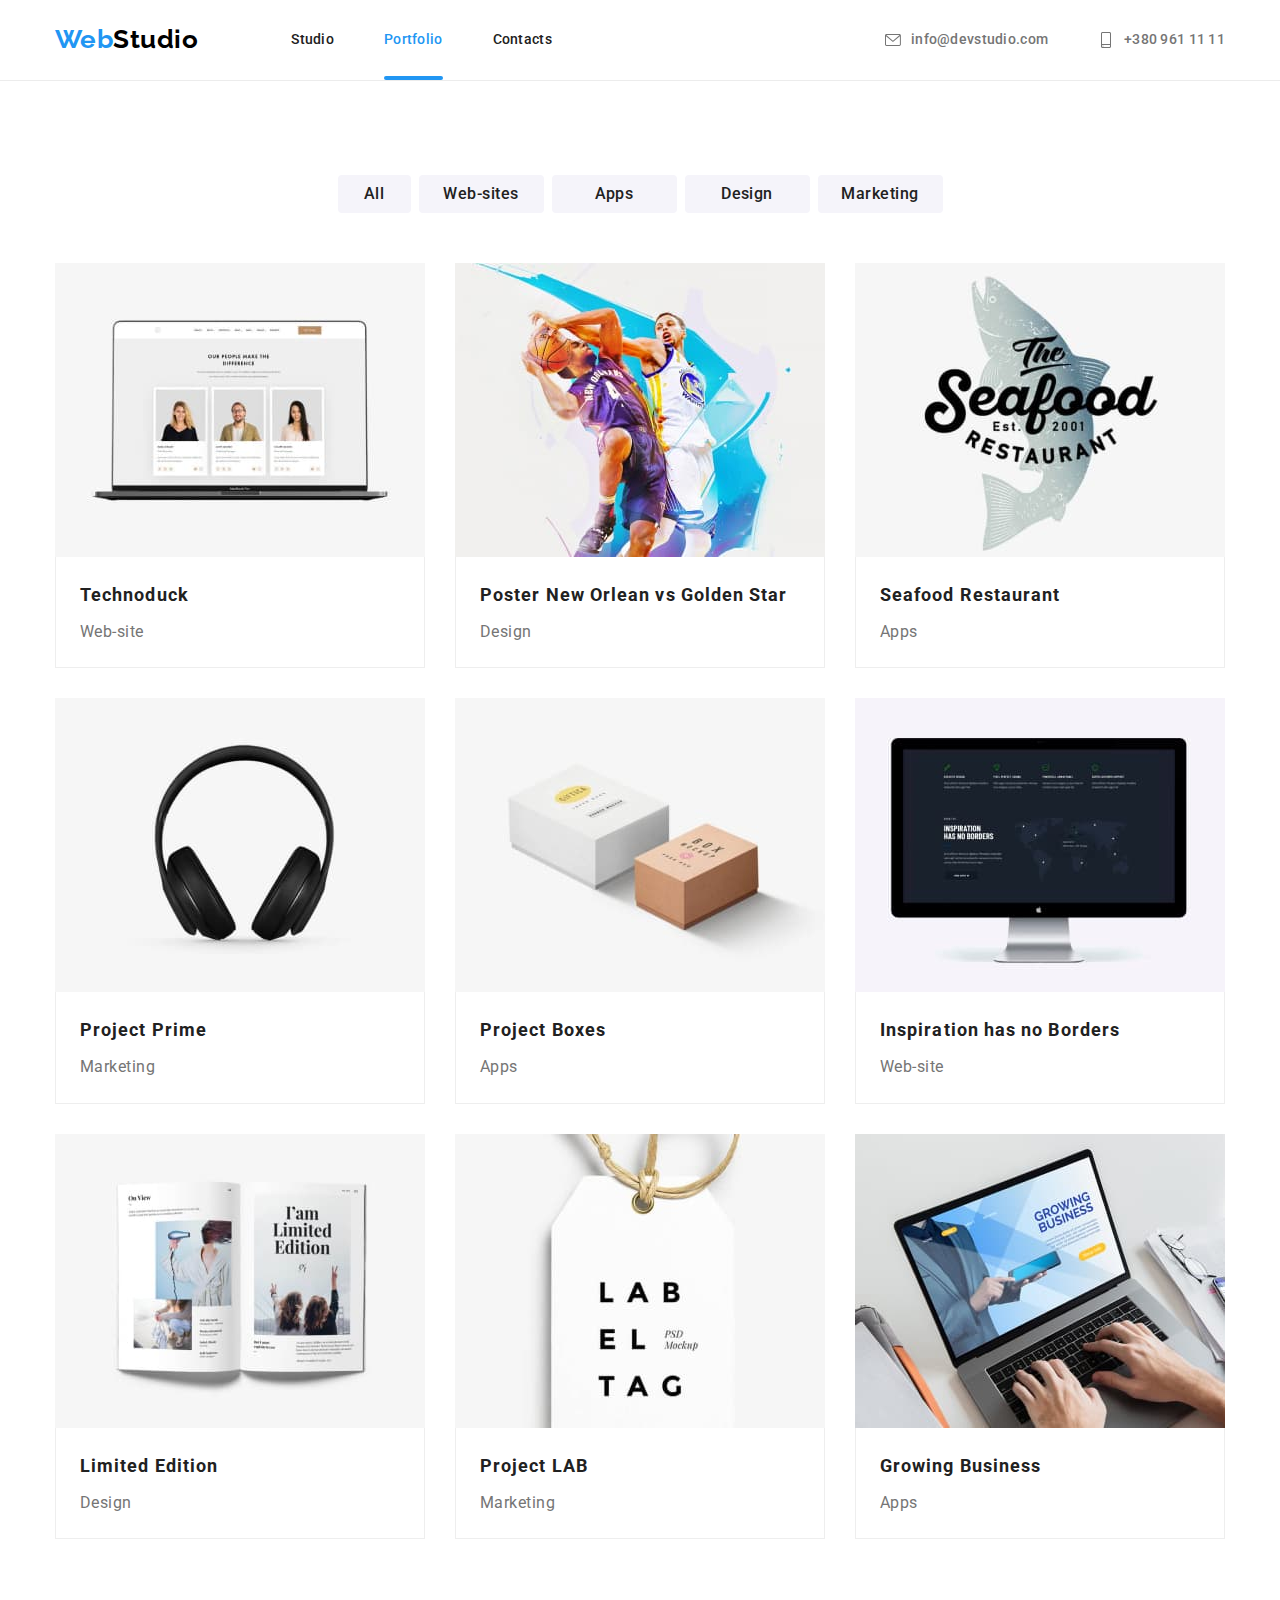
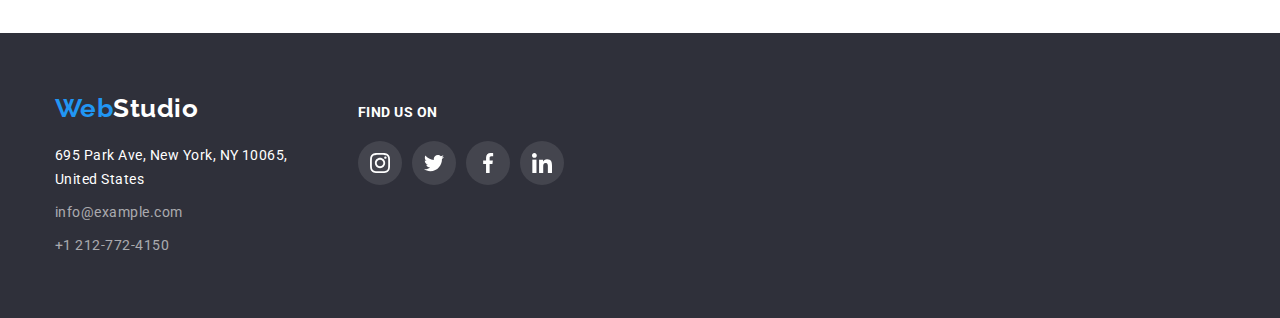
==== commit 2ec6dd56: "Edited margins and animations" ====
--- a/portfolio.html
+++ b/portfolio.html
@@ -284,7 +284,7 @@
             >Web<span class="logo-spn">Studio</span></a
           >
           <address>
-            <ul class="nolist">
+            <ul class="nolist address">
               <li>
                 <a
                   class="footer-location nodecor"
--- a/css/styles.css
+++ b/css/styles.css
@@ -73,18 +73,6 @@
   margin: 0;
 }
 
-.nolist li:last-child {
-  margin-bottom: 0px;
-}
-
-.site-nav-contacts .item {
-  margin-bottom: 0px;
-}
-
-.nolist a {
-  margin: 0;
-}
-
 .nodecor {
   text-decoration: none;
 }
@@ -201,10 +189,7 @@
   margin-right: 50px;
 }
 
-.site-nav a,
-.site-nav a,
-.header-contacts,
-.header-contacts {
+.site-nav a {
   transition: color 250ms cubic-bezier(0.4, 0, 0.2, 1);
 }
 
@@ -213,18 +198,11 @@
 .header-contacts:hover,
 .header-contacts:focus {
   color: var(--brand-color);
-  /* transition: color 250ms cubic-bezier(0.4, 0, 0.2, 1); */
-}
-
-.header-icon {
-  transition: color 250ms cubic-bezier(0.4, 0, 0.2, 1);
 }
 
 .header-icon:hover,
 .header-icon:focus {
   color: var(--brand-color);
-
-  /* transition: color 2500ms cubic-bezier(0.4, 0, 0.2, 1); */
 }
 
 .link {
@@ -273,6 +251,8 @@
   align-items: center;
   padding-top: 32px;
   padding-bottom: 32px;
+
+  transition: color 250ms cubic-bezier(0.4, 0, 0.2, 1);
 
   font-weight: 500;
   font-size: 14px;
@@ -412,14 +392,16 @@
 }
 
 .wedo-label {
+  display: flex;
+  align-items: center;
+  justify-content: center;
+  height: 70px;
+  width: 100%;
+
   position: absolute;
   left: 0;
   bottom: 0;
-  width: 100%;
-
-  padding: 27px;
-  margin: 0;
-  min-height: 70px;
+
   background-color: var(--bg-color-dark);
   opacity: 0.8;
 
@@ -430,8 +412,6 @@
   text-transform: uppercase;
 
   color: var(--accent-color);
-
-  /* display: none; */
 }
 
 /* Team section */
@@ -459,7 +439,7 @@
 .team-member-description {
   margin: 0;
   padding-top: 30px;
-  padding-bottom: 16px;
+  padding-bottom: 30px;
   text-align: center;
 }
 
@@ -484,6 +464,8 @@
 }
 
 .team-role {
+  margin-bottom: 16px;
+
   font-weight: 400;
   font-size: 16px;
   line-height: 1.18;
@@ -497,7 +479,6 @@
 
   padding: 0;
   list-style: none;
-  margin-bottom: 32px;
 }
 
 .social-link {
@@ -519,10 +500,8 @@
   fill: currentColor;
 }
 
-.social-link-footer,
 .social-link-footer {
-  transition: background-color 250ms cubic-bezier(0.4, 0, 0.2, 1),
-    color 250ms cubic-bezier(0.4, 0, 0.2, 1);
+  transition: background-color 250ms cubic-bezier(0.4, 0, 0.2, 1);
 }
 
 .social-link:hover,
@@ -530,7 +509,6 @@
 .social-link-footer:hover,
 .social-link-footer:focus {
   background-color: var(--brand-color);
-  color: var(--accent-color);
 }
 
 /* Regular Customers section */
@@ -661,7 +639,7 @@
   background-color: var(--brand-color);
   opacity: 0.9;
 
-  transform: translateY(100%);
+  transform: translateY(101%);
   transition: transform 250ms cubic-bezier(0.4, 0, 0.2, 1);
 }
 
@@ -776,8 +754,6 @@
 
 .footer-location {
   display: inline-block;
-  margin-top: 10px;
-  margin-bottom: 9px;
   width: 233px;
 
   transition: color 250ms cubic-bezier(0.4, 0, 0.2, 1);
@@ -788,9 +764,9 @@
 
   color: var(--accent-color);
 }
+
 .footer-contacts {
   display: inline-block;
-  margin-bottom: 9px;
   transition: color 250ms cubic-bezier(0.4, 0, 0.2, 1);
 
   font-size: 14px;
@@ -800,7 +776,15 @@
   color: var(--footer-contacts-color);
 }
 
-.footer-location:hover,
+.address li {
+  margin-bottom: 9px;
+}
+
+.address li:last-child {
+  margin-bottom: 0px;
+}
+
+*/ .footer-location:hover,
 .footer-location:focus,
 .footer-contacts:hover,
 .footer-contacts:focus {
